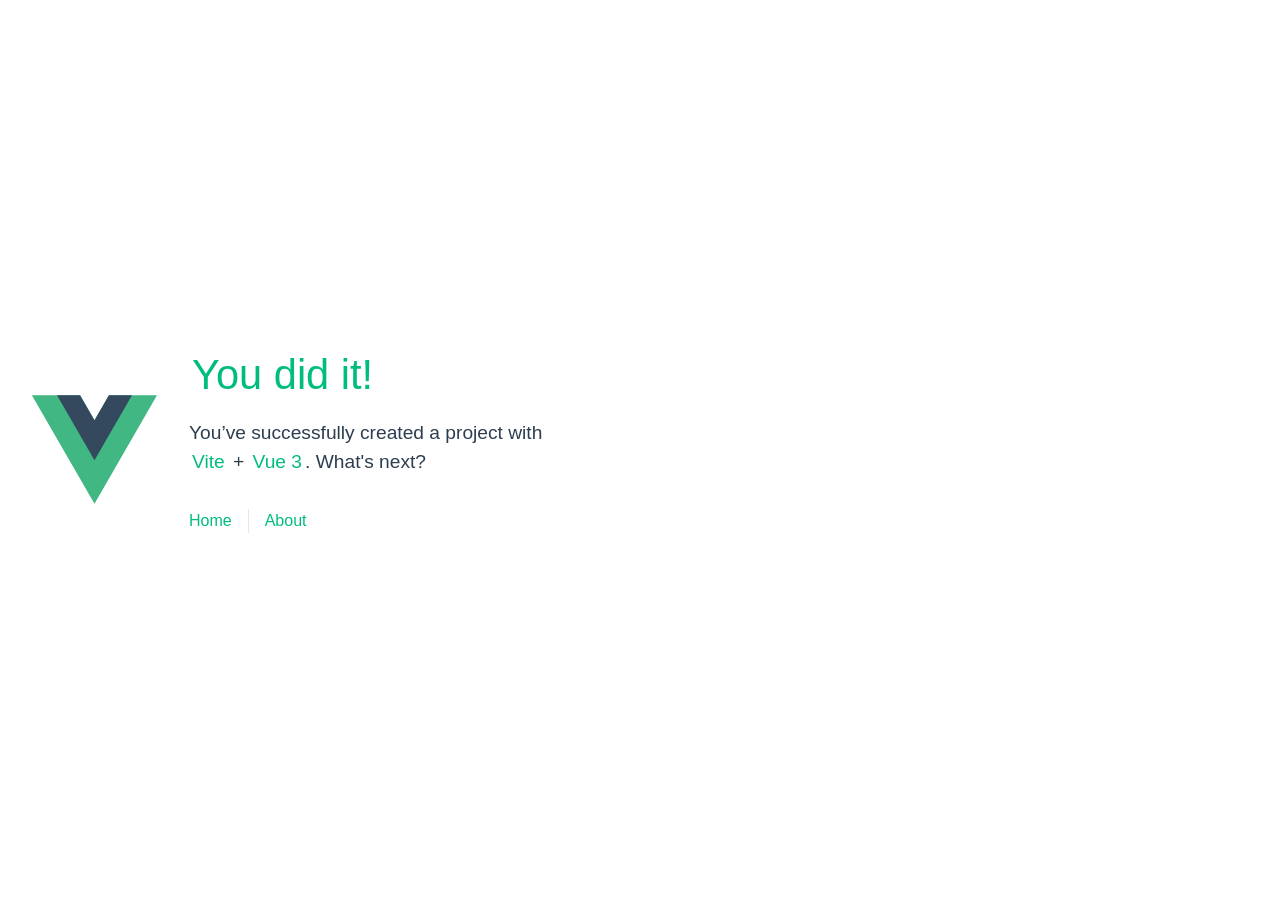
==== index.html @ d8170a4c "deploy to github pages" ====
<!DOCTYPE html>
<html lang="">
  <head>
    <meta charset="UTF-8">
    <link rel="icon" href="/favicon.ico">
    <meta name="viewport" content="width=device-width, initial-scale=1.0">
    <title>Vite App</title>
    <script type="module" crossorigin src="/assets/index-CwgEyNTu.js"></script>
    <link rel="stylesheet" crossorigin href="/assets/index-5dJgFXHu.css">
  </head>
  <body>
    <div id="app"></div>
  </body>
</html>
---- assets/index-5dJgFXHu.css ----
:root{--vt-c-white: #ffffff;--vt-c-white-soft: #f8f8f8;--vt-c-white-mute: #f2f2f2;--vt-c-black: #181818;--vt-c-black-soft: #222222;--vt-c-black-mute: #282828;--vt-c-indigo: #2c3e50;--vt-c-divider-light-1: rgba(60, 60, 60, .29);--vt-c-divider-light-2: rgba(60, 60, 60, .12);--vt-c-divider-dark-1: rgba(84, 84, 84, .65);--vt-c-divider-dark-2: rgba(84, 84, 84, .48);--vt-c-text-light-1: var(--vt-c-indigo);--vt-c-text-light-2: rgba(60, 60, 60, .66);--vt-c-text-dark-1: var(--vt-c-white);--vt-c-text-dark-2: rgba(235, 235, 235, .64)}:root{--color-background: var(--vt-c-white);--color-background-soft: var(--vt-c-white-soft);--color-background-mute: var(--vt-c-white-mute);--color-border: var(--vt-c-divider-light-2);--color-border-hover: var(--vt-c-divider-light-1);--color-heading: var(--vt-c-text-light-1);--color-text: var(--vt-c-text-light-1);--section-gap: 160px}@media (prefers-color-scheme: dark){:root{--color-background: var(--vt-c-black);--color-background-soft: var(--vt-c-black-soft);--color-background-mute: var(--vt-c-black-mute);--color-border: var(--vt-c-divider-dark-2);--color-border-hover: var(--vt-c-divider-dark-1);--color-heading: var(--vt-c-text-dark-1);--color-text: var(--vt-c-text-dark-2)}}*,*:before,*:after{box-sizing:border-box;margin:0;font-weight:400}body{min-height:100vh;color:var(--color-text);background:var(--color-background);transition:color .5s,background-color .5s;line-height:1.6;font-family:Inter,-apple-system,BlinkMacSystemFont,Segoe UI,Roboto,Oxygen,Ubuntu,Cantarell,Fira Sans,Droid Sans,Helvetica Neue,sans-serif;font-size:15px;text-rendering:optimizeLegibility;-webkit-font-smoothing:antialiased;-moz-osx-font-smoothing:grayscale}#app{max-width:1280px;margin:0 auto;padding:2rem;font-weight:400}a,.green{text-decoration:none;color:#00bd7e;transition:.4s;padding:3px}@media (hover: hover){a:hover{background-color:#00bd7e33}}@media (min-width: 1024px){body{display:flex;place-items:center}#app{display:grid;grid-template-columns:1fr 1fr;padding:0 2rem}}h1[data-v-d1bb330e]{font-weight:500;font-size:2.6rem;position:relative;top:-10px}h3[data-v-d1bb330e]{font-size:1.2rem}.greetings h1[data-v-d1bb330e],.greetings h3[data-v-d1bb330e]{text-align:center}@media (min-width: 1024px){.greetings h1[data-v-d1bb330e],.greetings h3[data-v-d1bb330e]{text-align:left}}header[data-v-85852c48]{line-height:1.5;max-height:100vh}.logo[data-v-85852c48]{display:block;margin:0 auto 2rem}nav[data-v-85852c48]{width:100%;font-size:12px;text-align:center;margin-top:2rem}nav a.router-link-exact-active[data-v-85852c48]{color:var(--color-text)}nav a.router-link-exact-active[data-v-85852c48]:hover{background-color:transparent}nav a[data-v-85852c48]{display:inline-block;padding:0 1rem;border-left:1px solid var(--color-border)}nav a[data-v-85852c48]:first-of-type{border:0}@media (min-width: 1024px){header[data-v-85852c48]{display:flex;place-items:center;padding-right:calc(var(--section-gap) / 2)}.logo[data-v-85852c48]{margin:0 2rem 0 0}header .wrapper[data-v-85852c48]{display:flex;place-items:flex-start;flex-wrap:wrap}nav[data-v-85852c48]{text-align:left;margin-left:-1rem;font-size:1rem;padding:1rem 0;margin-top:1rem}}.item[data-v-fd0742eb]{margin-top:2rem;display:flex;position:relative}.details[data-v-fd0742eb]{flex:1;margin-left:1rem}i[data-v-fd0742eb]{display:flex;place-items:center;place-content:center;width:32px;height:32px;color:var(--color-text)}h3[data-v-fd0742eb]{font-size:1.2rem;font-weight:500;margin-bottom:.4rem;color:var(--color-heading)}@media (min-width: 1024px){.item[data-v-fd0742eb]{margin-top:0;padding:.4rem 0 1rem calc(var(--section-gap) / 2)}i[data-v-fd0742eb]{top:calc(50% - 25px);left:-26px;position:absolute;border:1px solid var(--color-border);background:var(--color-background);border-radius:8px;width:50px;height:50px}.item[data-v-fd0742eb]:before{content:" ";border-left:1px solid var(--color-border);position:absolute;left:0;bottom:calc(50% + 25px);height:calc(50% - 25px)}.item[data-v-fd0742eb]:after{content:" ";border-left:1px solid var(--color-border);position:absolute;left:0;top:calc(50% + 25px);height:calc(50% - 25px)}.item[data-v-fd0742eb]:first-of-type:before{display:none}.item[data-v-fd0742eb]:last-of-type:after{display:none}}
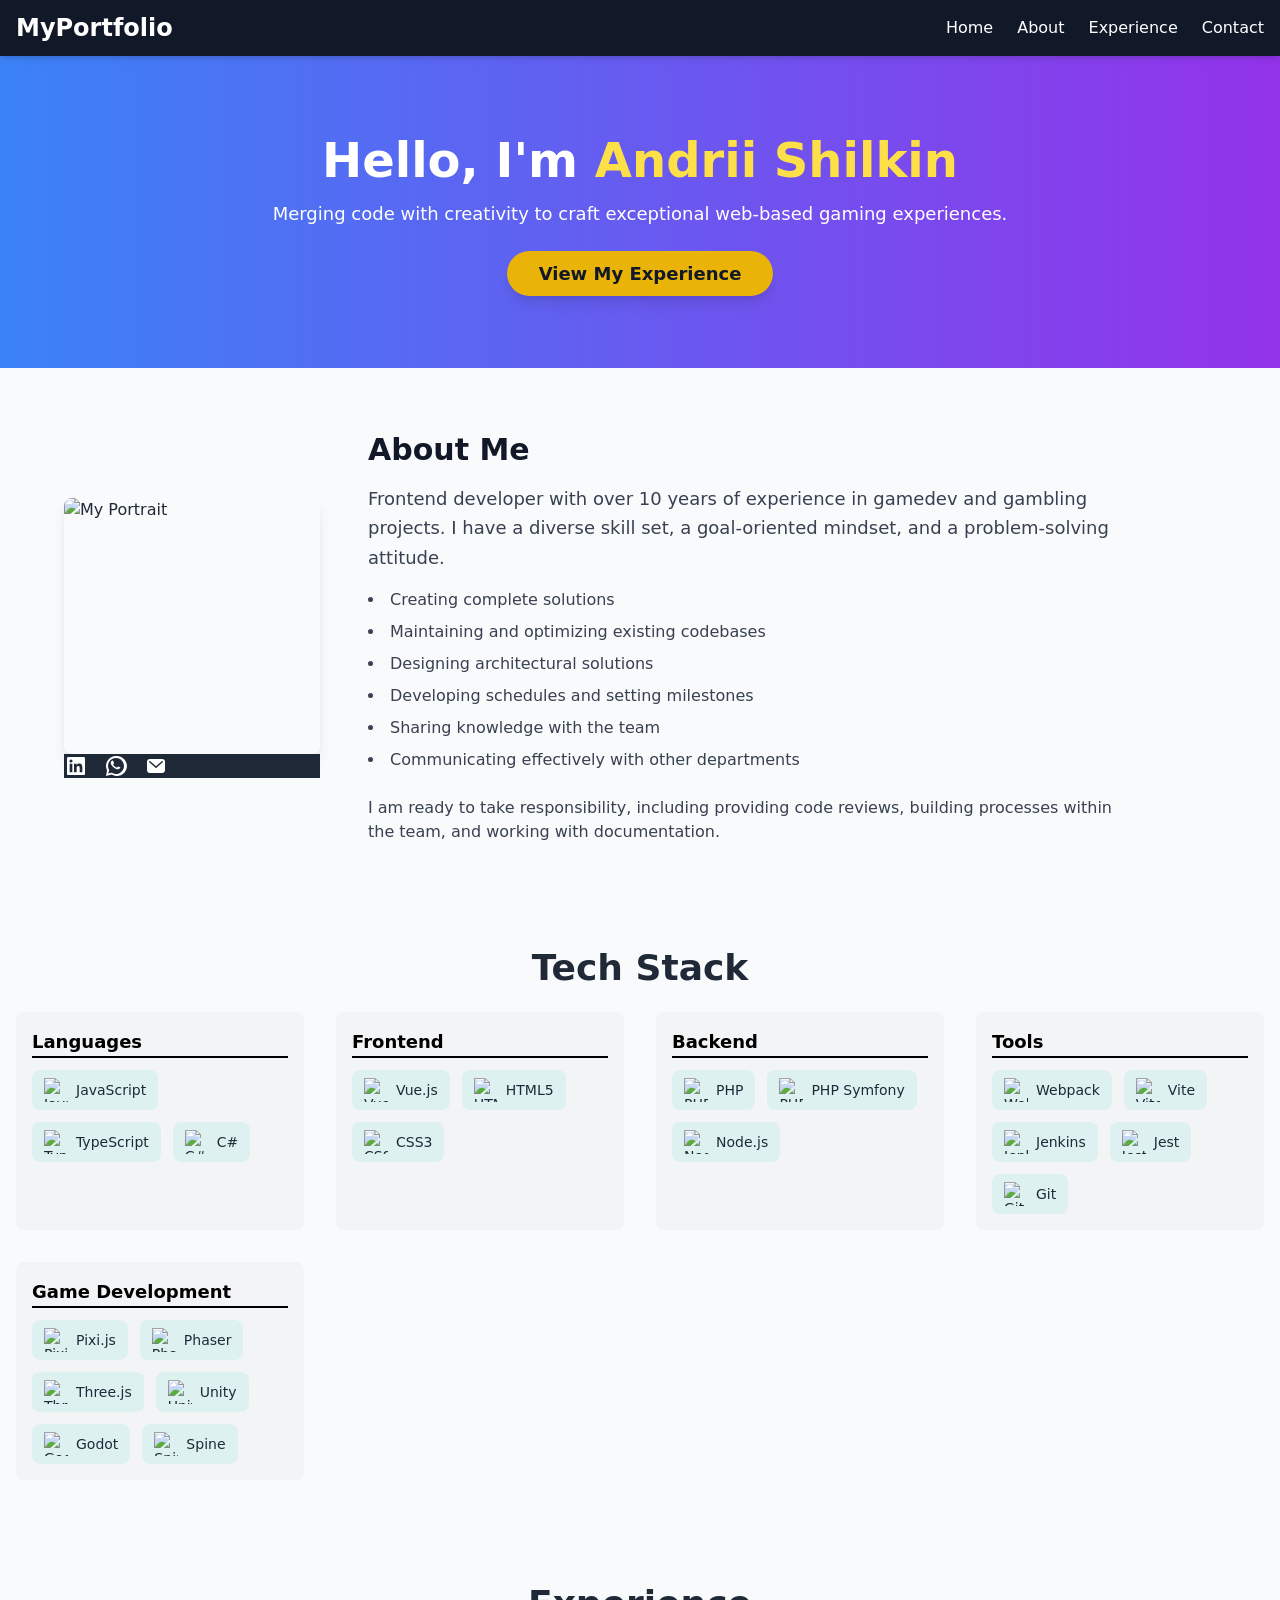
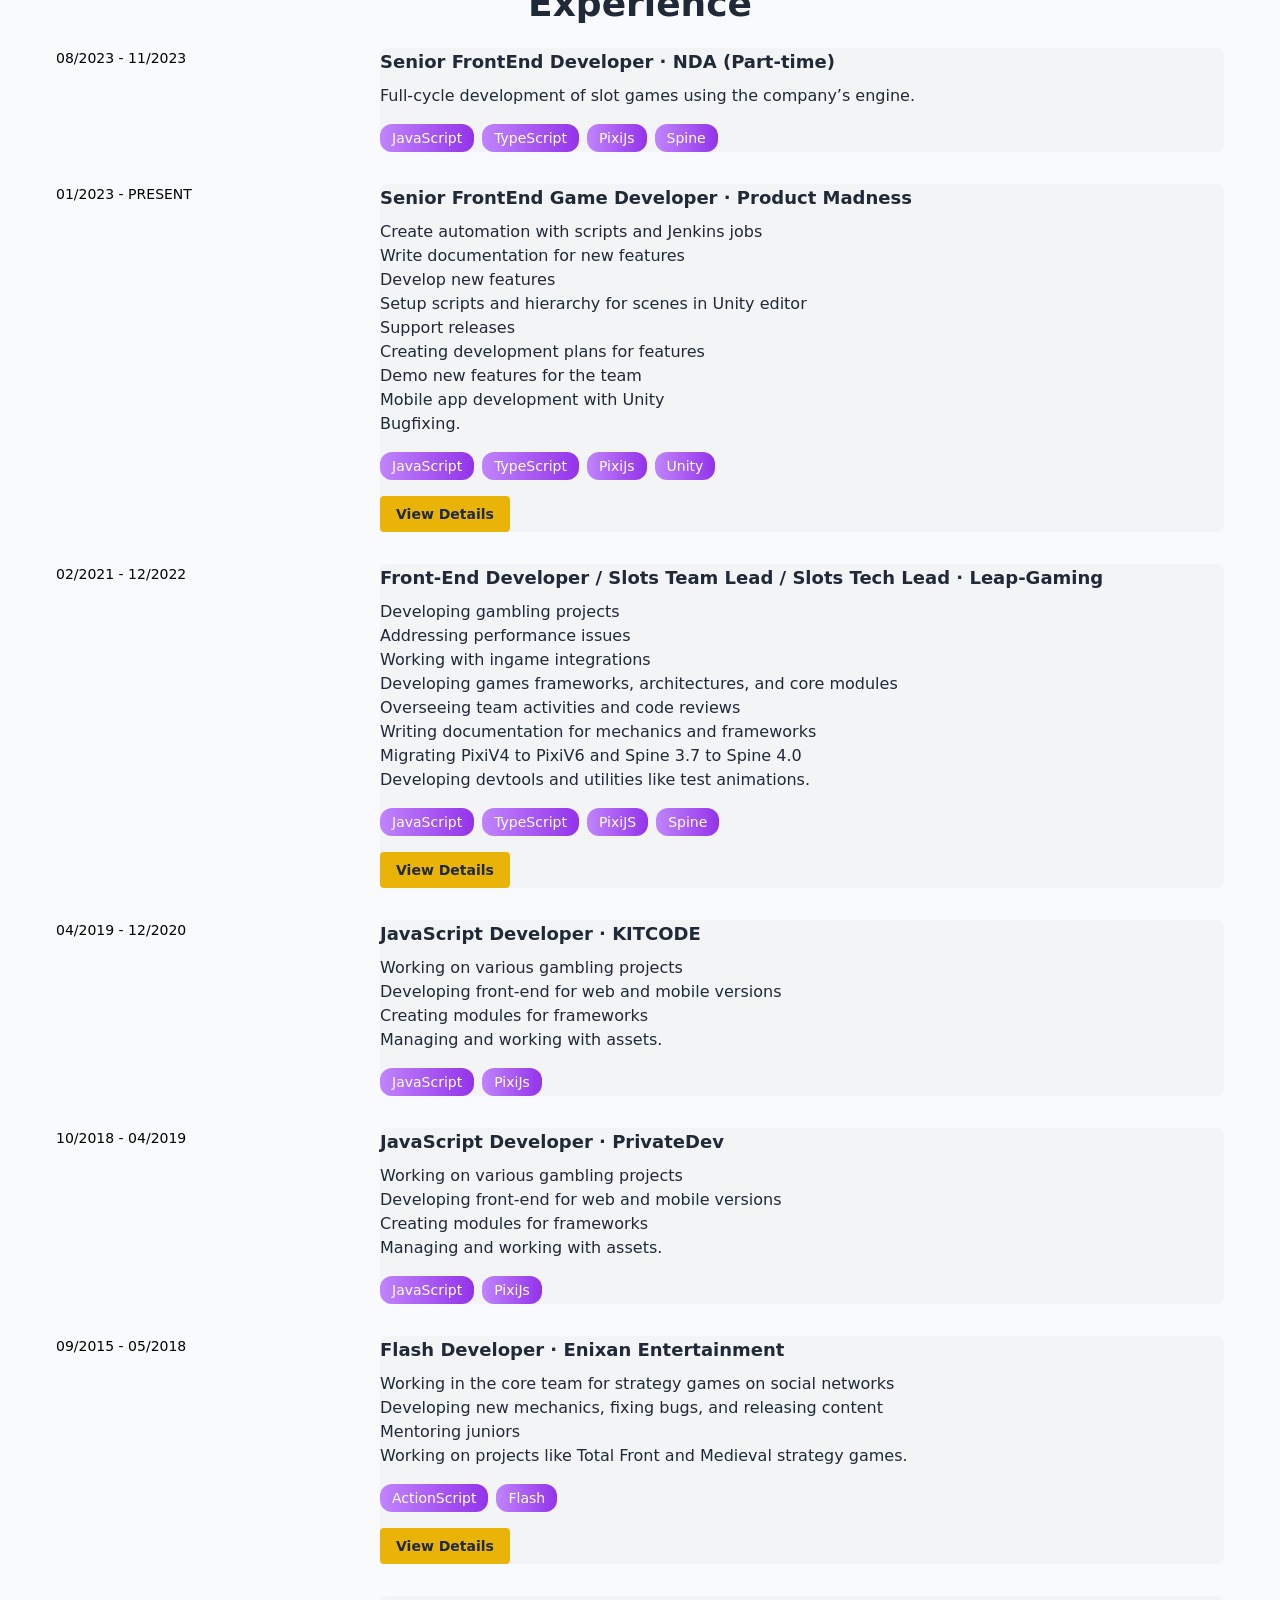
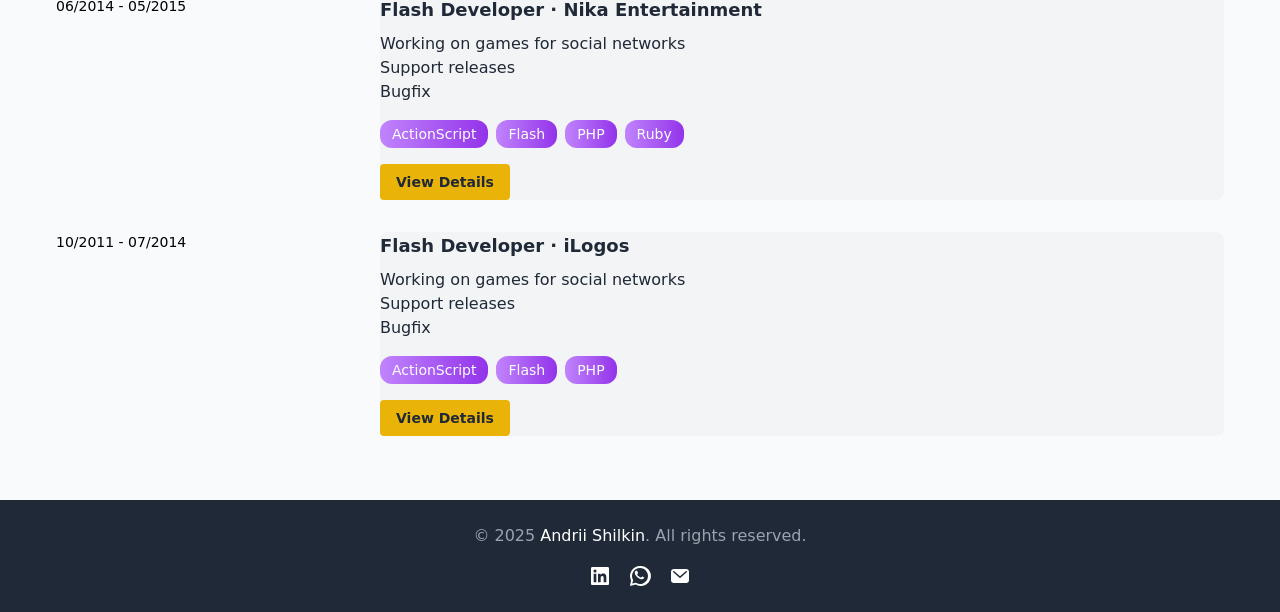
==== commit e0ea033c: "deploy to github pages" ====
--- a/index.html
+++ b/index.html
@@ -4,9 +4,9 @@
     <meta charset="UTF-8">
     <link rel="icon" href="/favicon.ico">
     <meta name="viewport" content="width=device-width, initial-scale=1.0">
-    <title>Vite App</title>
-    <script type="module" crossorigin src="/assets/index-CwgEyNTu.js"></script>
-    <link rel="stylesheet" crossorigin href="/assets/index-5dJgFXHu.css">
+    <title>Home | Andrii Shilkin</title>
+    <script type="module" crossorigin src="/assets/index-BqDo0W4J.js"></script>
+    <link rel="stylesheet" crossorigin href="/assets/index-DXhsfLCW.css">
   </head>
   <body>
     <div id="app"></div>
--- a/assets/index-DXhsfLCW.css
+++ b/assets/index-DXhsfLCW.css
@@ -0,0 +1 @@
+.container[data-v-d4dee208]{max-width:1200px}.no-scroll[data-v-d4dee208],body.no-scroll[data-v-d4dee208]{overflow:hidden}.modal-content[data-v-d4dee208]{max-height:calc(100vh - 2rem);overflow-y:auto}*,:before,:after{--tw-border-spacing-x: 0;--tw-border-spacing-y: 0;--tw-translate-x: 0;--tw-translate-y: 0;--tw-rotate: 0;--tw-skew-x: 0;--tw-skew-y: 0;--tw-scale-x: 1;--tw-scale-y: 1;--tw-pan-x: ;--tw-pan-y: ;--tw-pinch-zoom: ;--tw-scroll-snap-strictness: proximity;--tw-gradient-from-position: ;--tw-gradient-via-position: ;--tw-gradient-to-position: ;--tw-ordinal: ;--tw-slashed-zero: ;--tw-numeric-figure: ;--tw-numeric-spacing: ;--tw-numeric-fraction: ;--tw-ring-inset: ;--tw-ring-offset-width: 0px;--tw-ring-offset-color: #fff;--tw-ring-color: rgb(59 130 246 / .5);--tw-ring-offset-shadow: 0 0 #0000;--tw-ring-shadow: 0 0 #0000;--tw-shadow: 0 0 #0000;--tw-shadow-colored: 0 0 #0000;--tw-blur: ;--tw-brightness: ;--tw-contrast: ;--tw-grayscale: ;--tw-hue-rotate: ;--tw-invert: ;--tw-saturate: ;--tw-sepia: ;--tw-drop-shadow: ;--tw-backdrop-blur: ;--tw-backdrop-brightness: ;--tw-backdrop-contrast: ;--tw-backdrop-grayscale: ;--tw-backdrop-hue-rotate: ;--tw-backdrop-invert: ;--tw-backdrop-opacity: ;--tw-backdrop-saturate: ;--tw-backdrop-sepia: ;--tw-contain-size: ;--tw-contain-layout: ;--tw-contain-paint: ;--tw-contain-style: }::backdrop{--tw-border-spacing-x: 0;--tw-border-spacing-y: 0;--tw-translate-x: 0;--tw-translate-y: 0;--tw-rotate: 0;--tw-skew-x: 0;--tw-skew-y: 0;--tw-scale-x: 1;--tw-scale-y: 1;--tw-pan-x: ;--tw-pan-y: ;--tw-pinch-zoom: ;--tw-scroll-snap-strictness: proximity;--tw-gradient-from-position: ;--tw-gradient-via-position: ;--tw-gradient-to-position: ;--tw-ordinal: ;--tw-slashed-zero: ;--tw-numeric-figure: ;--tw-numeric-spacing: ;--tw-numeric-fraction: ;--tw-ring-inset: ;--tw-ring-offset-width: 0px;--tw-ring-offset-color: #fff;--tw-ring-color: rgb(59 130 246 / .5);--tw-ring-offset-shadow: 0 0 #0000;--tw-ring-shadow: 0 0 #0000;--tw-shadow: 0 0 #0000;--tw-shadow-colored: 0 0 #0000;--tw-blur: ;--tw-brightness: ;--tw-contrast: ;--tw-grayscale: ;--tw-hue-rotate: ;--tw-invert: ;--tw-saturate: ;--tw-sepia: ;--tw-drop-shadow: ;--tw-backdrop-blur: ;--tw-backdrop-brightness: ;--tw-backdrop-contrast: ;--tw-backdrop-grayscale: ;--tw-backdrop-hue-rotate: ;--tw-backdrop-invert: ;--tw-backdrop-opacity: ;--tw-backdrop-saturate: ;--tw-backdrop-sepia: ;--tw-contain-size: ;--tw-contain-layout: ;--tw-contain-paint: ;--tw-contain-style: }*,:before,:after{box-sizing:border-box;border-width:0;border-style:solid;border-color:#e5e7eb}:before,:after{--tw-content: ""}html,:host{line-height:1.5;-webkit-text-size-adjust:100%;-moz-tab-size:4;-o-tab-size:4;tab-size:4;font-family:ui-sans-serif,system-ui,sans-serif,"Apple Color Emoji","Segoe UI Emoji",Segoe UI Symbol,"Noto Color Emoji";font-feature-settings:normal;font-variation-settings:normal;-webkit-tap-highlight-color:transparent}body{margin:0;line-height:inherit}hr{height:0;color:inherit;border-top-width:1px}abbr:where([title]){-webkit-text-decoration:underline dotted;text-decoration:underline dotted}h1,h2,h3,h4,h5,h6{font-size:inherit;font-weight:inherit}a{color:inherit;text-decoration:inherit}b,strong{font-weight:bolder}code,kbd,samp,pre{font-family:ui-monospace,SFMono-Regular,Menlo,Monaco,Consolas,Liberation Mono,Courier New,monospace;font-feature-settings:normal;font-variation-settings:normal;font-size:1em}small{font-size:80%}sub,sup{font-size:75%;line-height:0;position:relative;vertical-align:baseline}sub{bottom:-.25em}sup{top:-.5em}table{text-indent:0;border-color:inherit;border-collapse:collapse}button,input,optgroup,select,textarea{font-family:inherit;font-feature-settings:inherit;font-variation-settings:inherit;font-size:100%;font-weight:inherit;line-height:inherit;letter-spacing:inherit;color:inherit;margin:0;padding:0}button,select{text-transform:none}button,input:where([type=button]),input:where([type=reset]),input:where([type=submit]){-webkit-appearance:button;background-color:transparent;background-image:none}:-moz-focusring{outline:auto}:-moz-ui-invalid{box-shadow:none}progress{vertical-align:baseline}::-webkit-inner-spin-button,::-webkit-outer-spin-button{height:auto}[type=search]{-webkit-appearance:textfield;outline-offset:-2px}::-webkit-search-decoration{-webkit-appearance:none}::-webkit-file-upload-button{-webkit-appearance:button;font:inherit}summary{display:list-item}blockquote,dl,dd,h1,h2,h3,h4,h5,h6,hr,figure,p,pre{margin:0}fieldset{margin:0;padding:0}legend{padding:0}ol,ul,menu{list-style:none;margin:0;padding:0}dialog{padding:0}textarea{resize:vertical}input::-moz-placeholder,textarea::-moz-placeholder{opacity:1;color:#9ca3af}input::placeholder,textarea::placeholder{opacity:1;color:#9ca3af}button,[role=button]{cursor:pointer}:disabled{cursor:default}img,svg,video,canvas,audio,iframe,embed,object{display:block;vertical-align:middle}img,video{max-width:100%;height:auto}[hidden]:where(:not([hidden=until-found])){display:none}.container{width:100%}@media (min-width: 640px){.container{max-width:640px}}@media (min-width: 768px){.container{max-width:768px}}@media (min-width: 1024px){.container{max-width:1024px}}@media (min-width: 1280px){.container{max-width:1280px}}@media (min-width: 1536px){.container{max-width:1536px}}.fixed{position:fixed}.sticky{position:sticky}.inset-0{top:0;right:0;bottom:0;left:0}.top-0{top:0}.z-50{z-index:50}.m-0{margin:0}.mx-auto{margin-left:auto;margin-right:auto}.mb-3{margin-bottom:.75rem}.mb-4{margin-bottom:1rem}.mb-6{margin-bottom:1.5rem}.mb-8{margin-bottom:2rem}.mr-2{margin-right:.5rem}.mt-2{margin-top:.5rem}.mt-4{margin-top:1rem}.mt-6{margin-top:1.5rem}.block{display:block}.flex{display:flex}.grid{display:grid}.hidden{display:none}.h-6{height:1.5rem}.h-64{height:16rem}.h-full{height:100%}.max-h-screen{max-height:100vh}.w-1\/4{width:25%}.w-3\/4{width:75%}.w-6{width:1.5rem}.w-64{width:16rem}.w-full{width:100%}.max-w-2xl{max-width:42rem}.max-w-4xl{max-width:56rem}.max-w-5xl{max-width:64rem}.max-w-7xl{max-width:80rem}.max-w-xl{max-width:36rem}.flex-shrink-0{flex-shrink:0}.list-inside{list-style-position:inside}.list-disc{list-style-type:disc}.list-none{list-style-type:none}.grid-cols-1{grid-template-columns:repeat(1,minmax(0,1fr))}.grid-cols-2{grid-template-columns:repeat(2,minmax(0,1fr))}.flex-col{flex-direction:column}.flex-wrap{flex-wrap:wrap}.items-start{align-items:flex-start}.items-center{align-items:center}.justify-center{justify-content:center}.justify-between{justify-content:space-between}.gap-12{gap:3rem}.gap-2{gap:.5rem}.gap-3{gap:.75rem}.gap-4{gap:1rem}.gap-8{gap:2rem}.space-x-6>:not([hidden])~:not([hidden]){--tw-space-x-reverse: 0;margin-right:calc(1.5rem * var(--tw-space-x-reverse));margin-left:calc(1.5rem * calc(1 - var(--tw-space-x-reverse)))}.space-y-2>:not([hidden])~:not([hidden]){--tw-space-y-reverse: 0;margin-top:calc(.5rem * calc(1 - var(--tw-space-y-reverse)));margin-bottom:calc(.5rem * var(--tw-space-y-reverse))}.space-y-4>:not([hidden])~:not([hidden]){--tw-space-y-reverse: 0;margin-top:calc(1rem * calc(1 - var(--tw-space-y-reverse)));margin-bottom:calc(1rem * var(--tw-space-y-reverse))}.overflow-y-auto{overflow-y:auto}.whitespace-pre-line{white-space:pre-line}.rounded{border-radius:.25rem}.rounded-full{border-radius:9999px}.rounded-lg{border-radius:.5rem}.rounded-xl{border-radius:.75rem}.border{border-width:1px}.border-b-2{border-bottom-width:2px}.border-black{--tw-border-opacity: 1;border-color:rgb(0 0 0 / var(--tw-border-opacity, 1))}.border-gray-300{--tw-border-opacity: 1;border-color:rgb(209 213 219 / var(--tw-border-opacity, 1))}.bg-black{--tw-bg-opacity: 1;background-color:rgb(0 0 0 / var(--tw-bg-opacity, 1))}.bg-blue-500{--tw-bg-opacity: 1;background-color:rgb(59 130 246 / var(--tw-bg-opacity, 1))}.bg-gray-100{--tw-bg-opacity: 1;background-color:rgb(243 244 246 / var(--tw-bg-opacity, 1))}.bg-gray-50{--tw-bg-opacity: 1;background-color:rgb(249 250 251 / var(--tw-bg-opacity, 1))}.bg-gray-800{--tw-bg-opacity: 1;background-color:rgb(31 41 55 / var(--tw-bg-opacity, 1))}.bg-gray-900{--tw-bg-opacity: 1;background-color:rgb(17 24 39 / var(--tw-bg-opacity, 1))}.bg-teal-400\/10{background-color:#2dd4bf1a}.bg-teal-500{--tw-bg-opacity: 1;background-color:rgb(20 184 166 / var(--tw-bg-opacity, 1))}.bg-white{--tw-bg-opacity: 1;background-color:rgb(255 255 255 / var(--tw-bg-opacity, 1))}.bg-yellow-500{--tw-bg-opacity: 1;background-color:rgb(234 179 8 / var(--tw-bg-opacity, 1))}.bg-opacity-50{--tw-bg-opacity: .5}.bg-gradient-to-r{background-image:linear-gradient(to right,var(--tw-gradient-stops))}.from-blue-500{--tw-gradient-from: #3b82f6 var(--tw-gradient-from-position);--tw-gradient-to: rgb(59 130 246 / 0) var(--tw-gradient-to-position);--tw-gradient-stops: var(--tw-gradient-from), var(--tw-gradient-to)}.from-purple-400{--tw-gradient-from: #c084fc var(--tw-gradient-from-position);--tw-gradient-to: rgb(192 132 252 / 0) var(--tw-gradient-to-position);--tw-gradient-stops: var(--tw-gradient-from), var(--tw-gradient-to)}.to-purple-600{--tw-gradient-to: #9333ea var(--tw-gradient-to-position)}.object-cover{-o-object-fit:cover;object-fit:cover}.p-3{padding:.75rem}.p-4{padding:1rem}.p-6{padding:1.5rem}.px-3{padding-left:.75rem;padding-right:.75rem}.px-4{padding-left:1rem;padding-right:1rem}.px-6{padding-left:1.5rem;padding-right:1.5rem}.px-8{padding-left:2rem;padding-right:2rem}.py-1{padding-top:.25rem;padding-bottom:.25rem}.py-10{padding-top:2.5rem;padding-bottom:2.5rem}.py-16{padding-top:4rem;padding-bottom:4rem}.py-2{padding-top:.5rem;padding-bottom:.5rem}.py-20{padding-top:5rem;padding-bottom:5rem}.py-3{padding-top:.75rem;padding-bottom:.75rem}.py-6{padding-top:1.5rem;padding-bottom:1.5rem}.text-center{text-align:center}.text-2xl{font-size:1.5rem;line-height:2rem}.text-3xl{font-size:1.875rem;line-height:2.25rem}.text-4xl{font-size:2.25rem;line-height:2.5rem}.text-5xl{font-size:3rem;line-height:1}.text-lg{font-size:1.125rem;line-height:1.75rem}.text-sm{font-size:.875rem;line-height:1.25rem}.text-xl{font-size:1.25rem;line-height:1.75rem}.font-bold{font-weight:700}.font-extrabold{font-weight:800}.font-semibold{font-weight:600}.leading-relaxed{line-height:1.625}.text-black{--tw-text-opacity: 1;color:rgb(0 0 0 / var(--tw-text-opacity, 1))}.text-gray-400{--tw-text-opacity: 1;color:rgb(156 163 175 / var(--tw-text-opacity, 1))}.text-gray-600{--tw-text-opacity: 1;color:rgb(75 85 99 / var(--tw-text-opacity, 1))}.text-gray-700{--tw-text-opacity: 1;color:rgb(55 65 81 / var(--tw-text-opacity, 1))}.text-gray-800{--tw-text-opacity: 1;color:rgb(31 41 55 / var(--tw-text-opacity, 1))}.text-gray-900{--tw-text-opacity: 1;color:rgb(17 24 39 / var(--tw-text-opacity, 1))}.text-teal-400{--tw-text-opacity: 1;color:rgb(45 212 191 / var(--tw-text-opacity, 1))}.text-white{--tw-text-opacity: 1;color:rgb(255 255 255 / var(--tw-text-opacity, 1))}.text-yellow-300{--tw-text-opacity: 1;color:rgb(253 224 71 / var(--tw-text-opacity, 1))}.shadow-lg{--tw-shadow: 0 10px 15px -3px rgb(0 0 0 / .1), 0 4px 6px -4px rgb(0 0 0 / .1);--tw-shadow-colored: 0 10px 15px -3px var(--tw-shadow-color), 0 4px 6px -4px var(--tw-shadow-color);box-shadow:var(--tw-ring-offset-shadow, 0 0 #0000),var(--tw-ring-shadow, 0 0 #0000),var(--tw-shadow)}.shadow-md{--tw-shadow: 0 4px 6px -1px rgb(0 0 0 / .1), 0 2px 4px -2px rgb(0 0 0 / .1);--tw-shadow-colored: 0 4px 6px -1px var(--tw-shadow-color), 0 2px 4px -2px var(--tw-shadow-color);box-shadow:var(--tw-ring-offset-shadow, 0 0 #0000),var(--tw-ring-shadow, 0 0 #0000),var(--tw-shadow)}.transition-all{transition-property:all;transition-timing-function:cubic-bezier(.4,0,.2,1);transition-duration:.15s}.transition-colors{transition-property:color,background-color,border-color,text-decoration-color,fill,stroke;transition-timing-function:cubic-bezier(.4,0,.2,1);transition-duration:.15s}.hover\:bg-blue-400:hover{--tw-bg-opacity: 1;background-color:rgb(96 165 250 / var(--tw-bg-opacity, 1))}.hover\:bg-teal-600:hover{--tw-bg-opacity: 1;background-color:rgb(13 148 136 / var(--tw-bg-opacity, 1))}.hover\:bg-yellow-400:hover{--tw-bg-opacity: 1;background-color:rgb(250 204 21 / var(--tw-bg-opacity, 1))}.hover\:bg-yellow-600:hover{--tw-bg-opacity: 1;background-color:rgb(202 138 4 / var(--tw-bg-opacity, 1))}.hover\:text-gray-200:hover{--tw-text-opacity: 1;color:rgb(229 231 235 / var(--tw-text-opacity, 1))}.hover\:text-yellow-400:hover{--tw-text-opacity: 1;color:rgb(250 204 21 / var(--tw-text-opacity, 1))}.focus\:ring-2:focus{--tw-ring-offset-shadow: var(--tw-ring-inset) 0 0 0 var(--tw-ring-offset-width) var(--tw-ring-offset-color);--tw-ring-shadow: var(--tw-ring-inset) 0 0 0 calc(2px + var(--tw-ring-offset-width)) var(--tw-ring-color);box-shadow:var(--tw-ring-offset-shadow),var(--tw-ring-shadow),var(--tw-shadow, 0 0 #0000)}.focus\:ring-blue-400:focus{--tw-ring-opacity: 1;--tw-ring-color: rgb(96 165 250 / var(--tw-ring-opacity, 1))}@media (min-width: 768px){.md\:grid-cols-2{grid-template-columns:repeat(2,minmax(0,1fr))}}@media (min-width: 1024px){.lg\:w-2\/3{width:66.666667%}.lg\:grid-cols-4{grid-template-columns:repeat(4,minmax(0,1fr))}.lg\:flex-row{flex-direction:row}.lg\:px-16{padding-left:4rem;padding-right:4rem}}
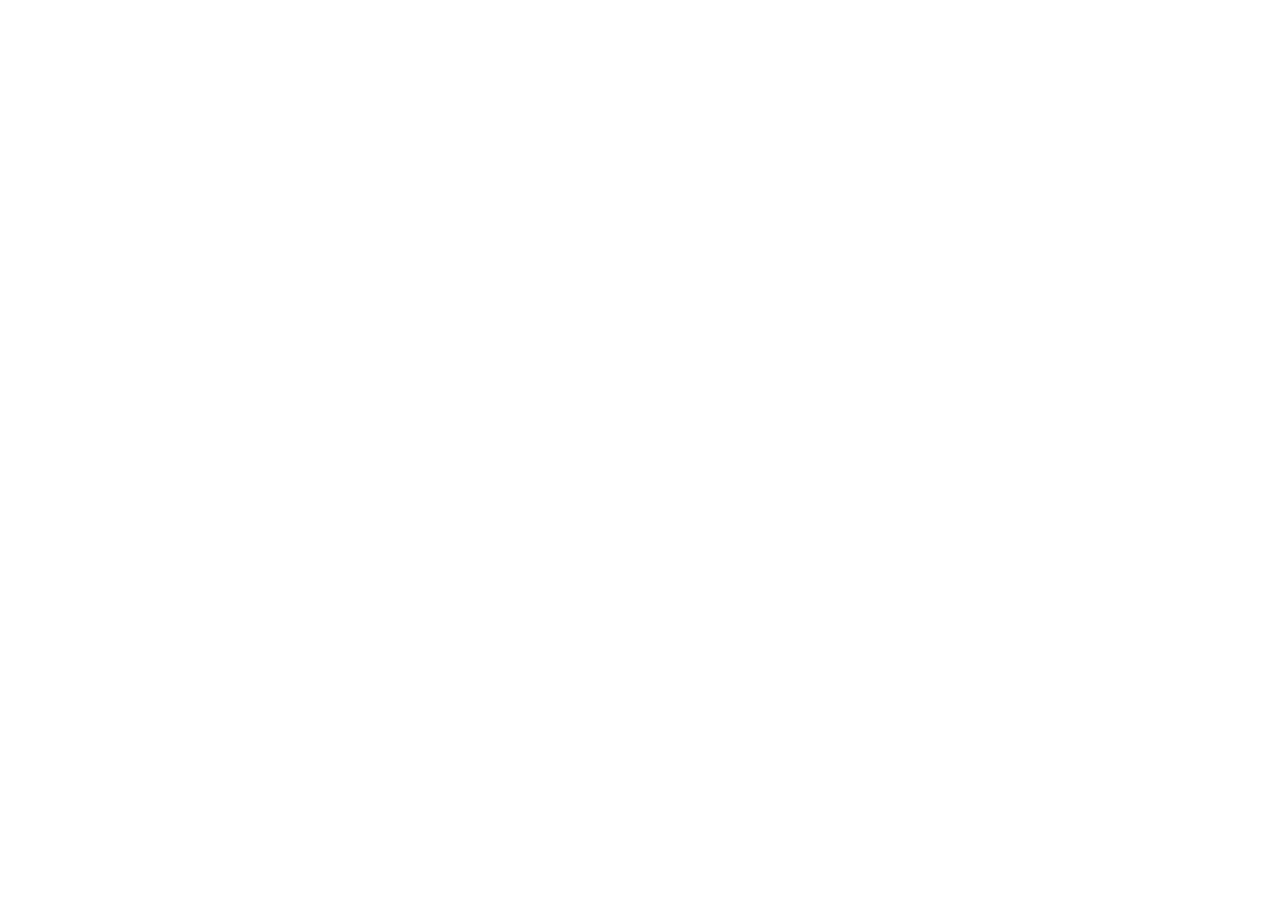
==== commit 6d2838cb: "deploy to github pages" ====
--- a/index.html
+++ b/index.html
@@ -2,11 +2,11 @@
 <html lang="">
   <head>
     <meta charset="UTF-8">
-    <link rel="icon" href="/favicon.ico">
+    <link rel="icon" href="/my-portfolio/favicon.ico">
     <meta name="viewport" content="width=device-width, initial-scale=1.0">
     <title>Home | Andrii Shilkin</title>
-    <script type="module" crossorigin src="/assets/index-BqDo0W4J.js"></script>
-    <link rel="stylesheet" crossorigin href="/assets/index-DXhsfLCW.css">
+    <script type="module" crossorigin src="/my-portfolio/assets/index-BgrcxFgh.js"></script>
+    <link rel="stylesheet" crossorigin href="/my-portfolio/assets/index-DXhsfLCW.css">
   </head>
   <body>
     <div id="app"></div>
